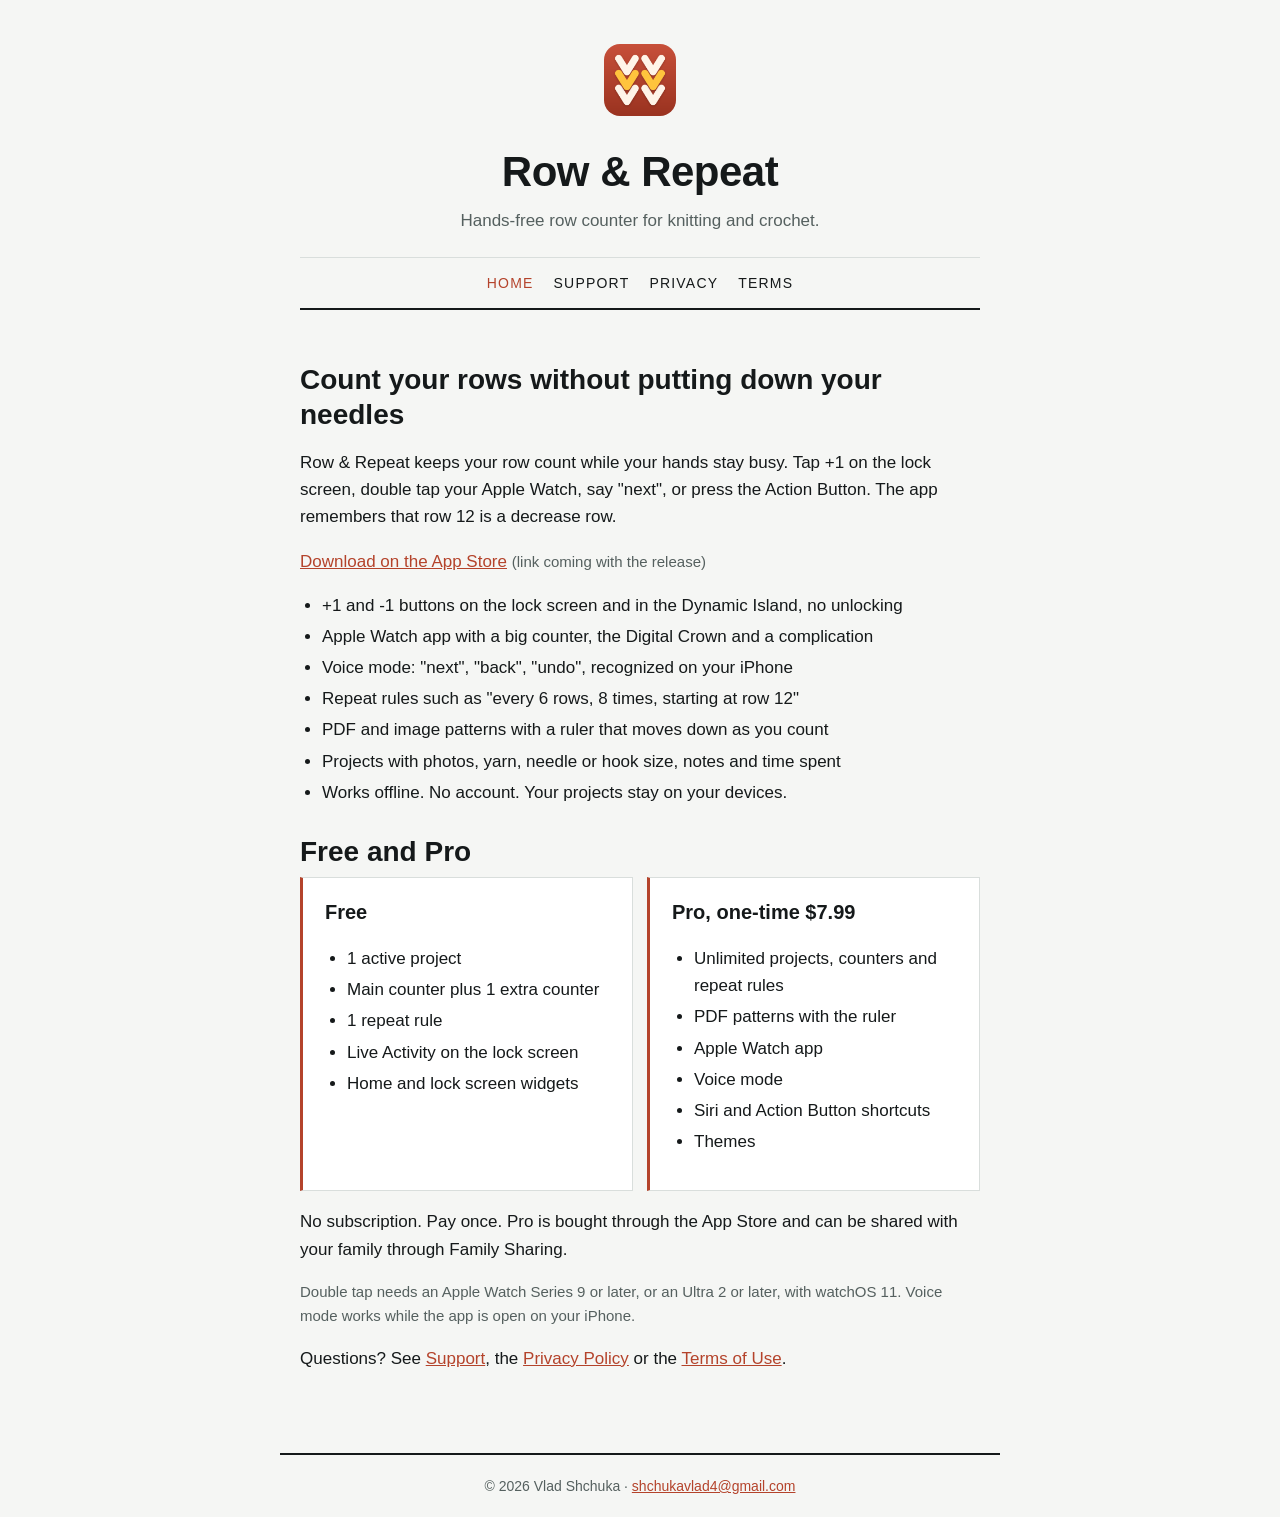
==== index.html @ cfaeb8a1 "Row & Repeat: privacy, terms, support pages" ====
<!doctype html>
<html lang="en"><head><meta charset="utf-8"><meta name="viewport" content="width=device-width, initial-scale=1"><link rel="icon" href="icon.png"><link rel="apple-touch-icon" href="icon.png">
<title>Row &amp; Repeat: Row Counter</title><meta name="description" content="Row & Repeat is a hands-free row counter for knitting and crochet. Lock screen +1, Apple Watch, voice, repeat rules and PDF patterns. Pay once, no subscription."><link rel="stylesheet" href="style.css"></head>
<body><header class="hero"><img class="mark" src="icon.png" alt="" width="72" height="72"><h1>Row &amp; Repeat</h1><p>Hands-free row counter for knitting and crochet.</p>
<nav><a href="index.html" aria-current="page">Home</a><a href="support.html">Support</a><a href="privacy.html">Privacy</a><a href="terms.html">Terms</a></nav></header>
<main>
<h2>Count your rows without putting down your needles</h2>
<p>Row &amp; Repeat keeps your row count while your hands stay busy. Tap +1 on the lock screen, double tap your Apple Watch, say "next", or press the Action Button. The app remembers that row 12 is a decrease row.</p>
<p><a href="#">Download on the App Store</a> <span class="muted">(link coming with the release)</span></p>
<ul>
<li>+1 and -1 buttons on the lock screen and in the Dynamic Island, no unlocking</li>
<li>Apple Watch app with a big counter, the Digital Crown and a complication</li>
<li>Voice mode: "next", "back", "undo", recognized on your iPhone</li>
<li>Repeat rules such as "every 6 rows, 8 times, starting at row 12"</li>
<li>PDF and image patterns with a ruler that moves down as you count</li>
<li>Projects with photos, yarn, needle or hook size, notes and time spent</li>
<li>Works offline. No account. Your projects stay on your devices.</li>
</ul>
<h2>Free and Pro</h2>
<div class="cols">
<div class="card"><h3>Free</h3>
<ul>
<li>1 active project</li>
<li>Main counter plus 1 extra counter</li>
<li>1 repeat rule</li>
<li>Live Activity on the lock screen</li>
<li>Home and lock screen widgets</li>
</ul></div>
<div class="card"><h3>Pro, one-time $7.99</h3>
<ul>
<li>Unlimited projects, counters and repeat rules</li>
<li>PDF patterns with the ruler</li>
<li>Apple Watch app</li>
<li>Voice mode</li>
<li>Siri and Action Button shortcuts</li>
<li>Themes</li>
</ul></div>
</div>
<p>No subscription. Pay once. Pro is bought through the App Store and can be shared with your family through Family Sharing.</p>
<p class="muted">Double tap needs an Apple Watch Series 9 or later, or an Ultra 2 or later, with watchOS 11. Voice mode works while the app is open on your iPhone.</p>
<p>Questions? See <a href="support.html">Support</a>, the <a href="privacy.html">Privacy Policy</a> or the <a href="terms.html">Terms of Use</a>.</p>
</main><footer>© 2026 Vlad Shchuka · <a href="mailto:shchukavlad4@gmail.com">shchukavlad4@gmail.com</a></footer></body></html>
---- style.css ----
:root {
  --paper: #F5F6F4; --surface: #FFFFFF; --ink: #15191A; --muted: #55605F; --line: #D9DEDC; --accent: #B4432B;
  color-scheme: light dark;
}
@media (prefers-color-scheme: dark) {
  :root { --paper: #0E1112; --surface: #191E1F; --ink: #F1F4F3; --muted: #9DA9A7; --line: #2B3233; --accent: #FF9A7A; }
}
* { box-sizing: border-box; }
body { margin: 0; background: var(--paper); color: var(--ink);
  font: 17px/1.6 -apple-system, BlinkMacSystemFont, "SF Pro Text", "Helvetica Neue", Arial, sans-serif; }
.hero { max-width: 720px; margin: 0 auto; padding: 44px 20px 0; text-align: center; }
.mark { display: inline-block; width: 72px; height: 72px; border-radius: 16px; }
.hero h1 { font-family: "SF Pro Rounded", -apple-system, BlinkMacSystemFont, sans-serif; font-weight: 800; font-size: 42px; letter-spacing: -0.5px; margin: 14px 0 2px; }
.hero p { margin: 0; color: var(--muted); }
nav { margin-top: 22px; padding: 10px 0; font-size: 14px; letter-spacing: 1.2px; text-transform: uppercase;
  border-top: 1px solid var(--line); border-bottom: 2px solid var(--ink); }
nav a { color: var(--ink); text-decoration: none; display: inline-block; margin: 0 10px; padding: 4px 0; }
nav a:hover, nav a[aria-current="page"] { color: var(--accent); }
main { max-width: 720px; margin: 0 auto; padding: 24px 20px 64px; }
h2 { font-weight: 800; font-size: 28px; line-height: 1.25; margin: 28px 0 8px; }
h3 { font-weight: 700; font-size: 20px; margin: 28px 0 4px; padding-top: 18px; border-top: 1px solid var(--line); }
a { color: var(--accent); }
ol, ul { padding-left: 22px; }
li { margin: 4px 0; }
.card { background: var(--surface); border: 1px solid var(--line); border-left: 3px solid var(--accent); padding: 18px 22px; margin: 18px 0; }
.cols { display: grid; gap: 14px; grid-template-columns: 1fr; }
@media (min-width: 640px) { .cols { grid-template-columns: 1fr 1fr; } }
.cols .card { margin: 0; }
.cols h3 { border: 0; padding: 0; margin: 0 0 6px; }
.muted { color: var(--muted); font-size: 15px; }
footer { max-width: 720px; margin: 0 auto; text-align: center; color: var(--muted); font-size: 14px; padding: 20px; border-top: 2px solid var(--ink); }
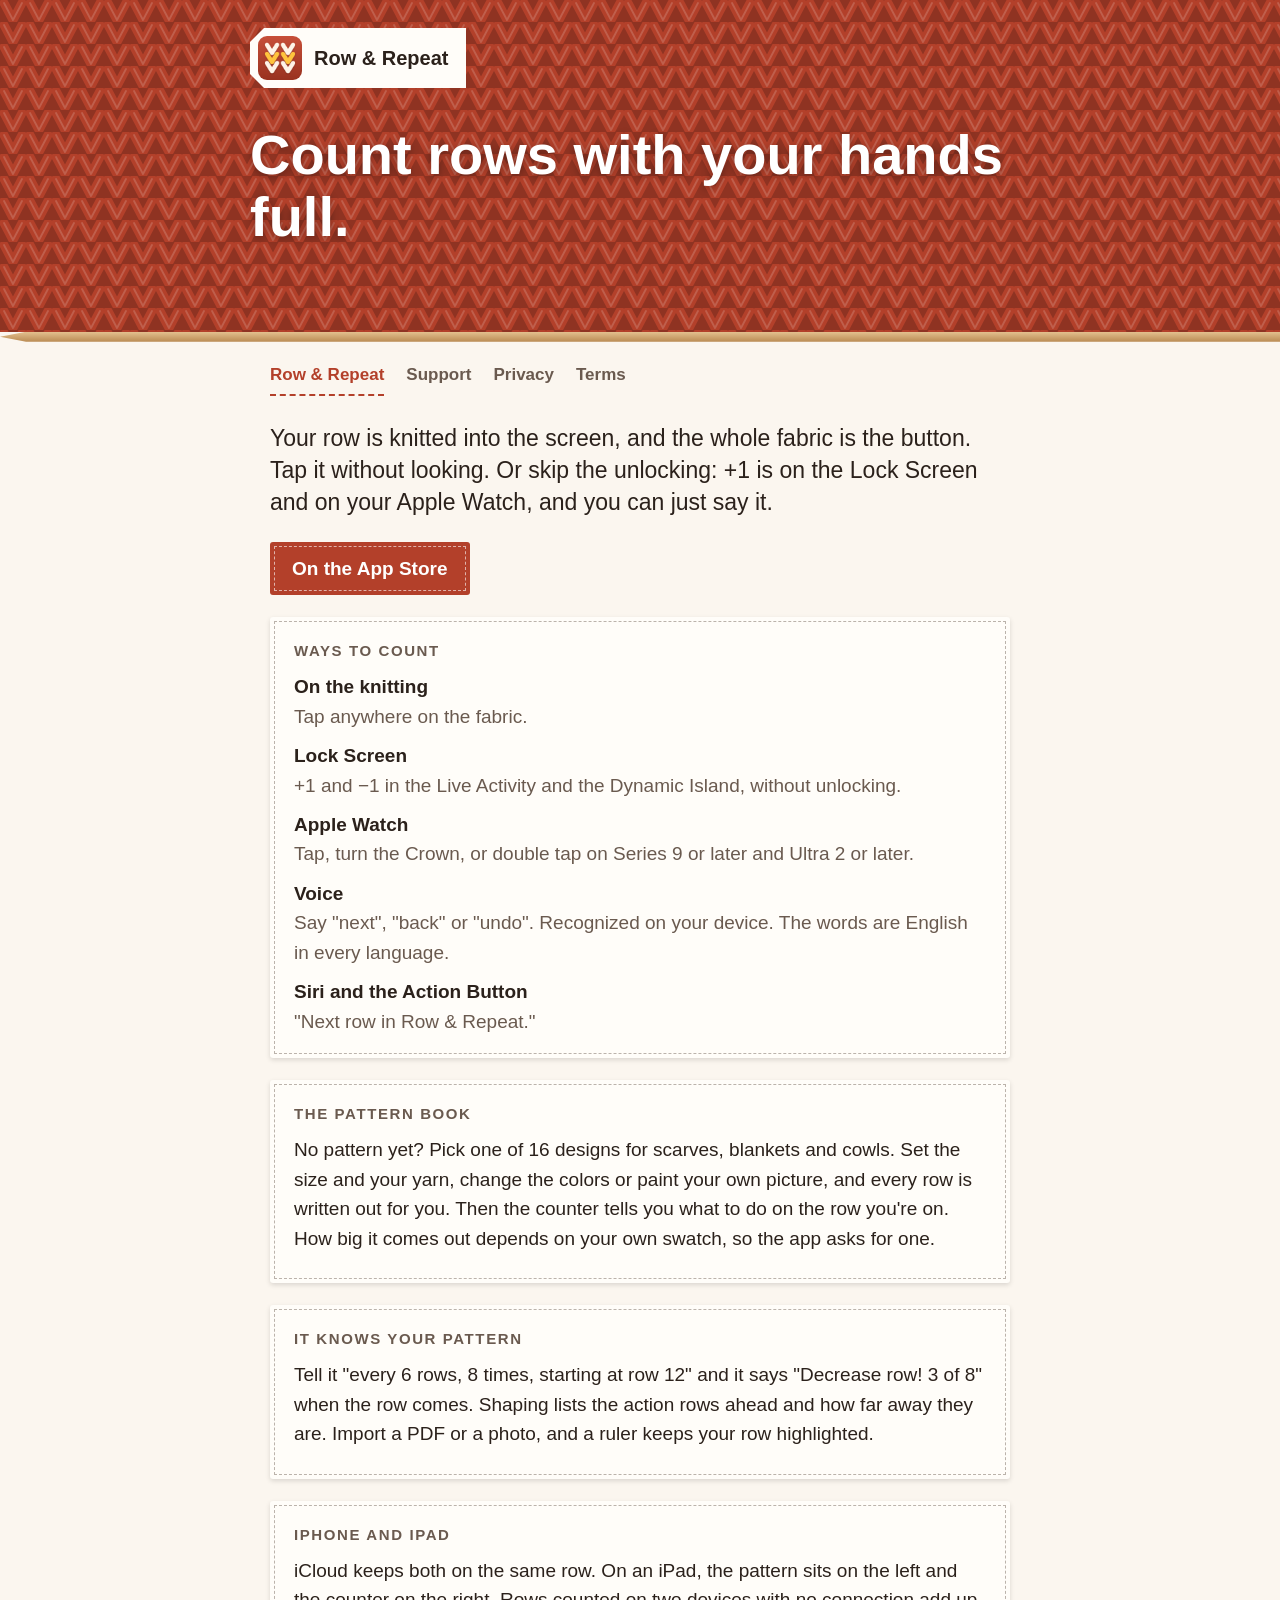
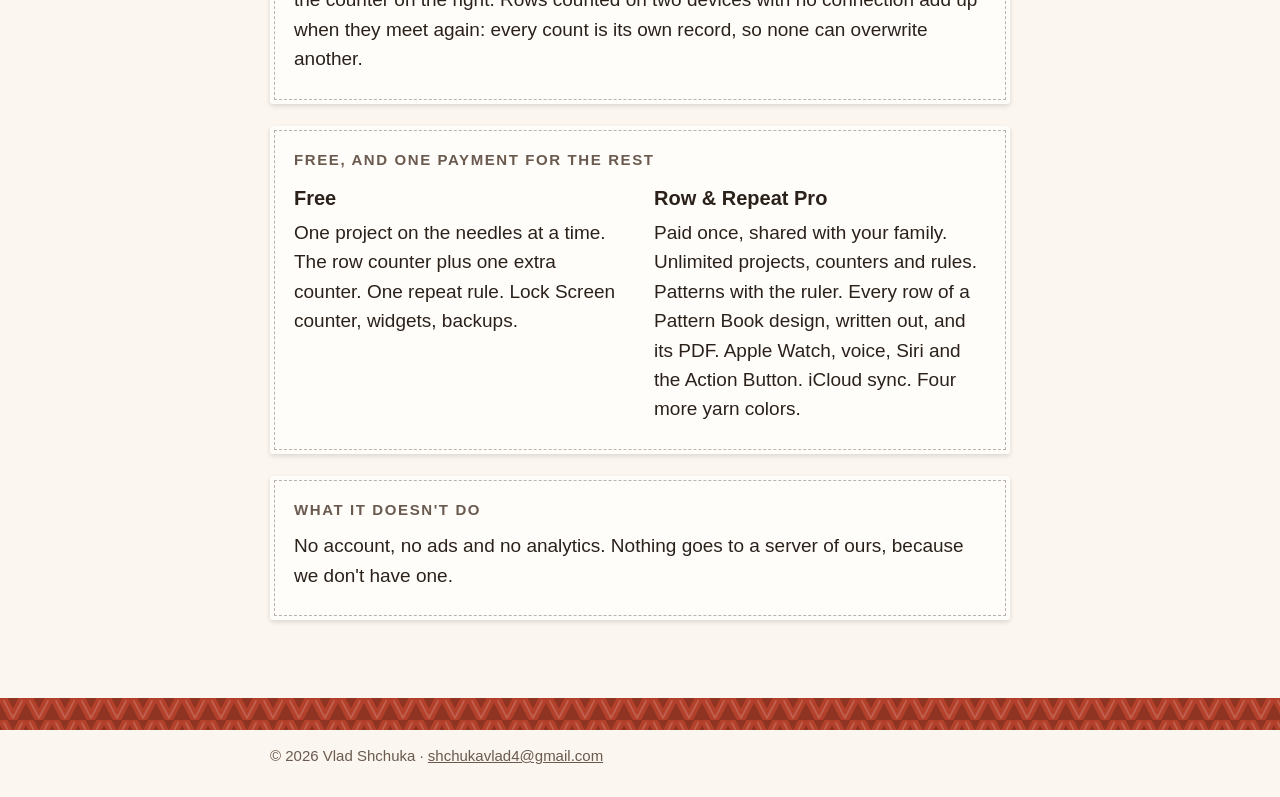
==== commit eb69a142: "Row & Repeat site: 1.3 pages" ====
--- a/index.html
+++ b/index.html
@@ -1,42 +1,34 @@
 <!doctype html>
 <html lang="en"><head><meta charset="utf-8"><meta name="viewport" content="width=device-width, initial-scale=1"><link rel="icon" href="icon.png"><link rel="apple-touch-icon" href="icon.png">
-<title>Row &amp; Repeat: Row Counter</title><meta name="description" content="Row & Repeat is a hands-free row counter for knitting and crochet. Lock screen +1, Apple Watch, voice, repeat rules and PDF patterns. Pay once, no subscription."><link rel="stylesheet" href="style.css"></head>
-<body><header class="hero"><img class="mark" src="icon.png" alt="" width="72" height="72"><h1>Row &amp; Repeat</h1><p>Hands-free row counter for knitting and crochet.</p>
-<nav><a href="index.html" aria-current="page">Home</a><a href="support.html">Support</a><a href="privacy.html">Privacy</a><a href="terms.html">Terms</a></nav></header>
+<title>Row &amp; Repeat, a row counter for knitting and crochet</title><meta name="description" content="A knitting and crochet row counter you can use with your hands full. Lock Screen, Apple Watch, voice, repeat rules, patterns, a book of designs to knit, iCloud between iPhone and iPad."><link rel="stylesheet" href="style.css"></head>
+<body><header><div class="fabric"><p class="tag"><img src="icon.png" alt="" width="44" height="44"><span>Row &amp; Repeat</span></p>
+<h1>Count rows with your hands full.</h1></div><div class="needle" aria-hidden="true"></div><nav><a href="index.html" aria-current="page">Row &amp; Repeat</a><a href="support.html">Support</a><a href="privacy.html">Privacy</a><a href="terms.html">Terms</a></nav></header>
 <main>
-<h2>Count your rows without putting down your needles</h2>
-<p>Row &amp; Repeat keeps your row count while your hands stay busy. Tap +1 on the lock screen, double tap your Apple Watch, say "next", or press the Action Button. The app remembers that row 12 is a decrease row.</p>
-<p><a href="#">Download on the App Store</a> <span class="muted">(link coming with the release)</span></p>
-<ul>
-<li>+1 and -1 buttons on the lock screen and in the Dynamic Island, no unlocking</li>
-<li>Apple Watch app with a big counter, the Digital Crown and a complication</li>
-<li>Voice mode: "next", "back", "undo", recognized on your iPhone</li>
-<li>Repeat rules such as "every 6 rows, 8 times, starting at row 12"</li>
-<li>PDF and image patterns with a ruler that moves down as you count</li>
-<li>Projects with photos, yarn, needle or hook size, notes and time spent</li>
-<li>Works offline. No account. Your projects stay on your devices.</li>
-</ul>
-<h2>Free and Pro</h2>
-<div class="cols">
-<div class="card"><h3>Free</h3>
-<ul>
-<li>1 active project</li>
-<li>Main counter plus 1 extra counter</li>
-<li>1 repeat rule</li>
-<li>Live Activity on the lock screen</li>
-<li>Home and lock screen widgets</li>
-</ul></div>
-<div class="card"><h3>Pro, one-time $7.99</h3>
-<ul>
-<li>Unlimited projects, counters and repeat rules</li>
-<li>PDF patterns with the ruler</li>
-<li>Apple Watch app</li>
-<li>Voice mode</li>
-<li>Siri and Action Button shortcuts</li>
-<li>Themes</li>
-</ul></div>
-</div>
-<p>No subscription. Pay once. Pro is bought through the App Store and can be shared with your family through Family Sharing.</p>
-<p class="muted">Double tap needs an Apple Watch Series 9 or later, or an Ultra 2 or later, with watchOS 11. Voice mode works while the app is open on your iPhone.</p>
-<p>Questions? See <a href="support.html">Support</a>, the <a href="privacy.html">Privacy Policy</a> or the <a href="terms.html">Terms of Use</a>.</p>
-</main><footer>© 2026 Vlad Shchuka · <a href="mailto:shchukavlad4@gmail.com">shchukavlad4@gmail.com</a></footer></body></html>
+<p class="lead">Your row is knitted into the screen, and the whole fabric is the button. Tap it without looking. Or skip the unlocking: +1 is on the Lock Screen and on your Apple Watch, and you can just say it.</p>
+<p><a class="dyed" href="https://apps.apple.com/app/id6817658793">On the App Store</a></p>
+
+<section class="label"><h2>Ways to count</h2>
+<dl>
+<dt>On the knitting</dt><dd>Tap anywhere on the fabric.</dd>
+<dt>Lock Screen</dt><dd>+1 and −1 in the Live Activity and the Dynamic Island, without unlocking.</dd>
+<dt>Apple Watch</dt><dd>Tap, turn the Crown, or double tap on Series 9 or later and Ultra 2 or later.</dd>
+<dt>Voice</dt><dd>Say "next", "back" or "undo". Recognized on your device. The words are English in every language.</dd>
+<dt>Siri and the Action Button</dt><dd>"Next row in Row &amp; Repeat."</dd>
+</dl></section>
+
+<section class="label"><h2>The Pattern Book</h2>
+<p>No pattern yet? Pick one of 16 designs for scarves, blankets and cowls. Set the size and your yarn, change the colors or paint your own picture, and every row is written out for you. Then the counter tells you what to do on the row you're on. How big it comes out depends on your own swatch, so the app asks for one.</p></section>
+
+<section class="label"><h2>It knows your pattern</h2>
+<p>Tell it "every 6 rows, 8 times, starting at row 12" and it says "Decrease row! 3 of 8" when the row comes. Shaping lists the action rows ahead and how far away they are. Import a PDF or a photo, and a ruler keeps your row highlighted.</p></section>
+
+<section class="label"><h2>iPhone and iPad</h2>
+<p>iCloud keeps both on the same row. On an iPad, the pattern sits on the left and the counter on the right. Rows counted on two devices with no connection add up when they meet again: every count is its own record, so none can overwrite another.</p></section>
+
+<section class="label"><h2>Free, and one payment for the rest</h2>
+<div class="two"><div><h3>Free</h3><p>One project on the needles at a time. The row counter plus one extra counter. One repeat rule. Lock Screen counter, widgets, backups.</p></div>
+<div><h3>Row &amp; Repeat Pro</h3><p>Paid once, shared with your family. Unlimited projects, counters and rules. Patterns with the ruler. Every row of a Pattern Book design, written out, and its PDF. Apple Watch, voice, Siri and the Action Button. iCloud sync. Four more yarn colors.</p></div></div></section>
+
+<section class="label"><h2>What it doesn't do</h2>
+<p>No account, no ads and no analytics. Nothing goes to a server of ours, because we don't have one.</p></section>
+</main><footer><div class="band" aria-hidden="true"></div><p>© 2026 Vlad Shchuka · <a href="mailto:shchukavlad4@gmail.com">shchukavlad4@gmail.com</a></p></footer></body></html>
--- a/style.css
+++ b/style.css
@@ -1,31 +1,37 @@
+/* Row & Repeat: a work bag. Fabric at the top (an SVG of stocking stitch, the same V as the app), linen behind, paper labels with running stitch. */
 :root {
-  --paper: #F5F6F4; --surface: #FFFFFF; --ink: #15191A; --muted: #55605F; --line: #D9DEDC; --accent: #B4432B;
+  --linen: #FBF6EF; --paper: #FFFDF9; --ink: #2B211B; --muted: #6A5A4F; --yarn: #B3402A; --on-yarn: #FFFFFF; --stitch: #6A5A4F73;
+  --knit: url("data:image/svg+xml,%3Csvg xmlns='http://www.w3.org/2000/svg' width='26' height='22'%3E%3Crect width='26' height='22' fill='%238F3322'/%3E%3Cpath d='M4 3 L13 20 L22 3' fill='none' stroke='%23B3402A' stroke-width='9' stroke-linecap='round' stroke-linejoin='round'/%3E%3Cpath d='M4 3 L13 20 L22 3' fill='none' stroke='%23ffffff' stroke-opacity='.16' stroke-width='1.8' stroke-linecap='round' stroke-linejoin='round'/%3E%3C/svg%3E");
   color-scheme: light dark;
 }
 @media (prefers-color-scheme: dark) {
-  :root { --paper: #0E1112; --surface: #191E1F; --ink: #F1F4F3; --muted: #9DA9A7; --line: #2B3233; --accent: #FF9A7A; }
+  :root { --linen: #1B1613; --paper: #29221E; --ink: #F6EEE6; --muted: #BDAEA1; --yarn: #F0977F; --on-yarn: #2A120B; --stitch: #BDAEA160; }
 }
 * { box-sizing: border-box; }
-body { margin: 0; background: var(--paper); color: var(--ink);
-  font: 17px/1.6 -apple-system, BlinkMacSystemFont, "SF Pro Text", "Helvetica Neue", Arial, sans-serif; }
-.hero { max-width: 720px; margin: 0 auto; padding: 44px 20px 0; text-align: center; }
-.mark { display: inline-block; width: 72px; height: 72px; border-radius: 16px; }
-.hero h1 { font-family: "SF Pro Rounded", -apple-system, BlinkMacSystemFont, sans-serif; font-weight: 800; font-size: 42px; letter-spacing: -0.5px; margin: 14px 0 2px; }
-.hero p { margin: 0; color: var(--muted); }
-nav { margin-top: 22px; padding: 10px 0; font-size: 14px; letter-spacing: 1.2px; text-transform: uppercase;
-  border-top: 1px solid var(--line); border-bottom: 2px solid var(--ink); }
-nav a { color: var(--ink); text-decoration: none; display: inline-block; margin: 0 10px; padding: 4px 0; }
-nav a:hover, nav a[aria-current="page"] { color: var(--accent); }
-main { max-width: 720px; margin: 0 auto; padding: 24px 20px 64px; }
-h2 { font-weight: 800; font-size: 28px; line-height: 1.25; margin: 28px 0 8px; }
-h3 { font-weight: 700; font-size: 20px; margin: 28px 0 4px; padding-top: 18px; border-top: 1px solid var(--line); }
-a { color: var(--accent); }
-ol, ul { padding-left: 22px; }
-li { margin: 4px 0; }
-.card { background: var(--surface); border: 1px solid var(--line); border-left: 3px solid var(--accent); padding: 18px 22px; margin: 18px 0; }
-.cols { display: grid; gap: 14px; grid-template-columns: 1fr; }
-@media (min-width: 640px) { .cols { grid-template-columns: 1fr 1fr; } }
-.cols .card { margin: 0; }
-.cols h3 { border: 0; padding: 0; margin: 0 0 6px; }
-.muted { color: var(--muted); font-size: 15px; }
-footer { max-width: 720px; margin: 0 auto; text-align: center; color: var(--muted); font-size: 14px; padding: 20px; border-top: 2px solid var(--ink); }
+body { margin: 0; background: var(--linen); color: var(--ink); font: 19px/1.55 Optima, Candara, "Segoe UI", sans-serif; }
+a { color: var(--yarn); }
+header .fabric { background: var(--knit); padding: 28px 20px 84px; }
+.tag { display: inline-flex; align-items: center; gap: 12px; margin: 0; padding: 8px 18px 8px 8px; background: var(--paper); color: var(--ink); font-weight: 700; font-size: 20px;
+  clip-path: polygon(14px 0, 100% 0, 100% 100%, 14px 100%, 0 calc(100% - 14px), 0 14px); }
+.tag img { border-radius: 9px; }
+h1 { font-size: clamp(34px, 7vw, 56px); line-height: 1.1; margin: 0 0 12px; font-weight: 800; }
+.fabric h1 { color: #fff; margin: 36px auto 0; max-width: 780px; text-shadow: 0 2px 8px #0005; }
+.fabric .tag { margin-left: max(0px, calc((100% - 780px) / 2)); }
+.needle { height: 10px; background: linear-gradient(#E3C08E, #B98A52); box-shadow: 0 2px 3px #0005; clip-path: polygon(0 50%, 26px 0, 100% 0, 100% 100%, 26px 100%); }
+nav { max-width: 780px; margin: 14px auto 0; padding: 0 20px; display: flex; flex-wrap: wrap; gap: 4px 22px; font-weight: 700; font-size: 17px; }
+nav a { color: var(--muted); text-decoration: none; padding: 6px 0; }
+nav a[aria-current="page"] { color: var(--yarn); border-bottom: 2px dashed var(--yarn); }
+main { max-width: 780px; margin: 0 auto; padding: 26px 20px 56px; }
+.lead { font-size: 23px; line-height: 1.4; margin-top: 0; }
+.muted { color: var(--muted); font-size: 16px; }
+.dyed { display: inline-block; padding: 12px 22px; background: var(--yarn); color: var(--on-yarn); text-decoration: none; font-weight: 700; border-radius: 3px; outline: 1.5px dashed color-mix(in srgb, var(--on-yarn) 60%, transparent); outline-offset: -5px; }
+.label { background: var(--paper); margin: 22px 0; padding: 22px 24px; border-radius: 3px; outline: 1.5px dashed var(--stitch); outline-offset: -5px; box-shadow: 0 2px 5px #0002; }
+.label h2 { font-size: 15px; letter-spacing: 1.6px; text-transform: uppercase; color: var(--muted); margin: 0 0 10px; font-weight: 700; }
+.label h3 { font-size: 20px; margin: 16px 0 2px; }
+.label p { margin: 4px 0 8px; }
+dl { margin: 0; } dt { font-weight: 700; margin-top: 10px; } dd { margin: 0; color: var(--muted); }
+.two { display: grid; grid-template-columns: repeat(auto-fit, minmax(240px, 1fr)); gap: 8px 28px; }
+.two h3 { margin-top: 2px; }
+footer .band { height: 32px; background: var(--knit); }
+footer p { max-width: 780px; margin: 0 auto; padding: 14px 20px 30px; color: var(--muted); font-size: 15px; }
+footer a { color: var(--muted); }
